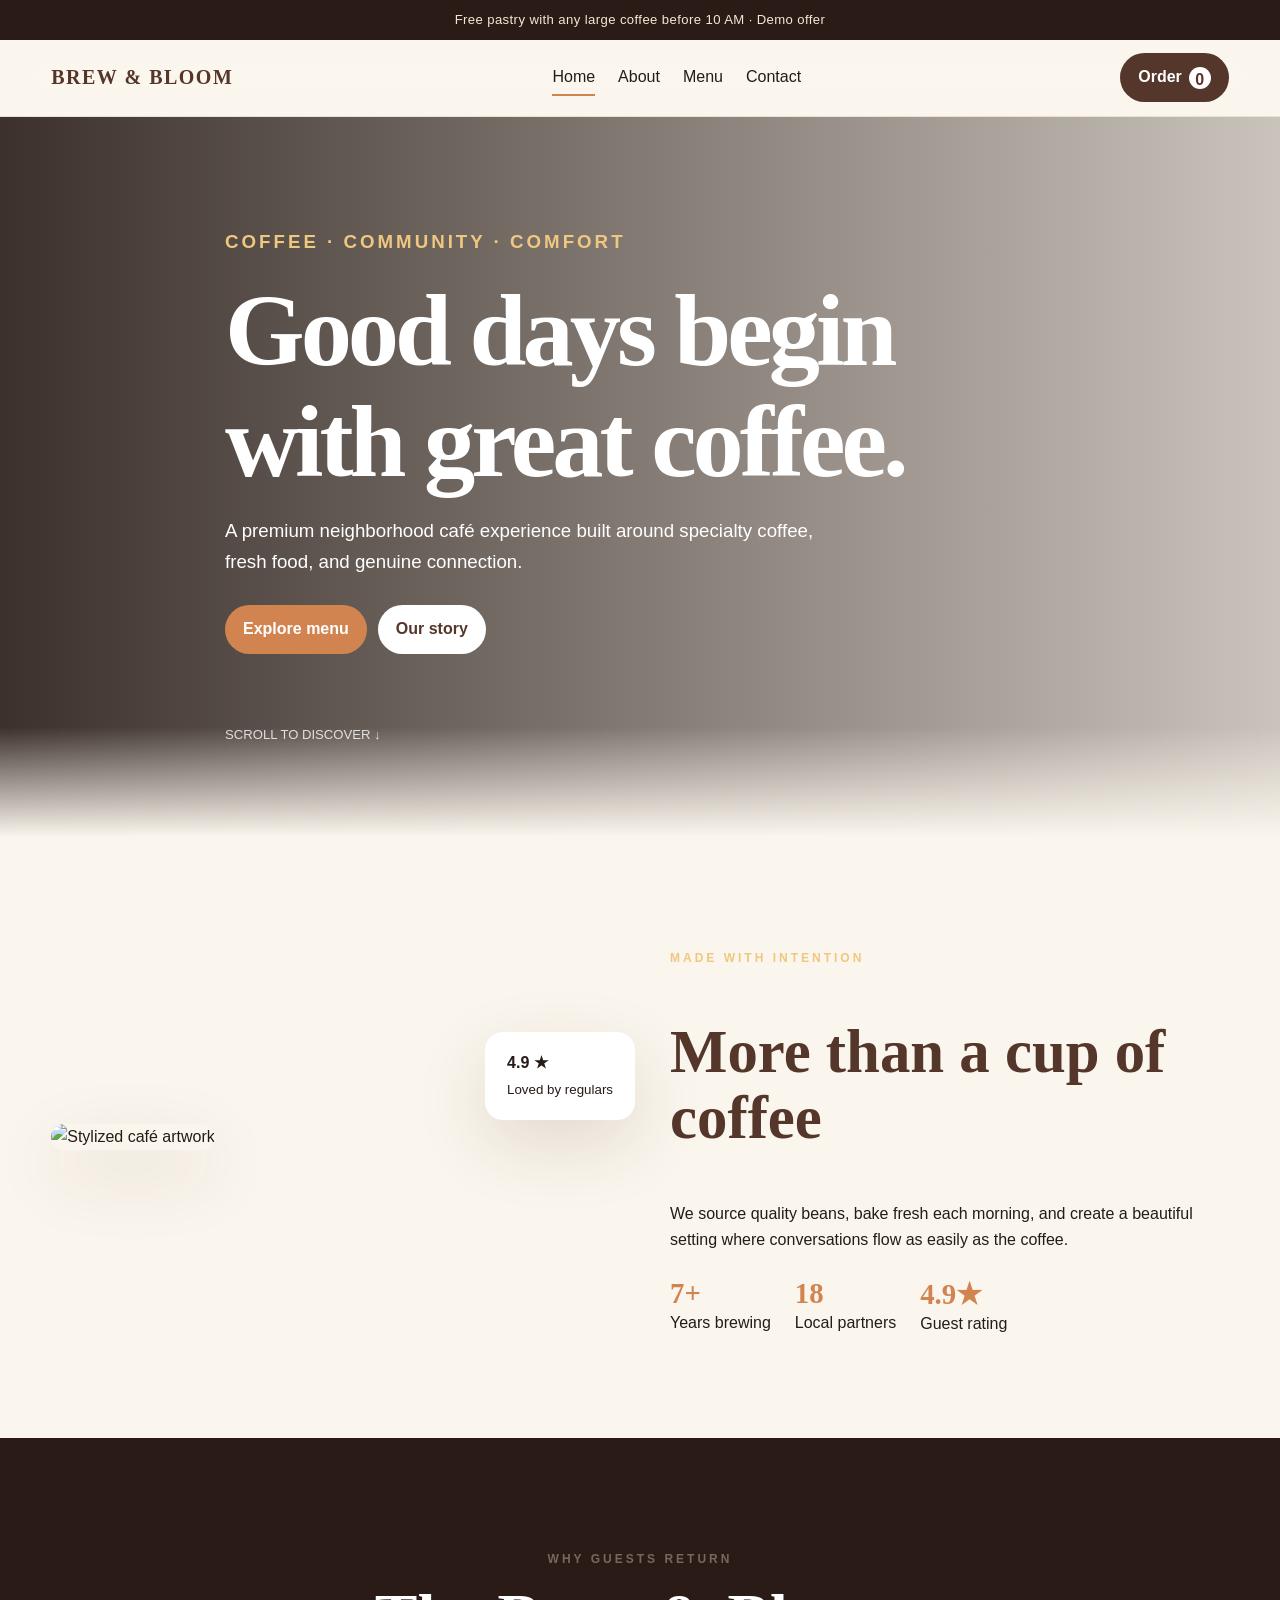
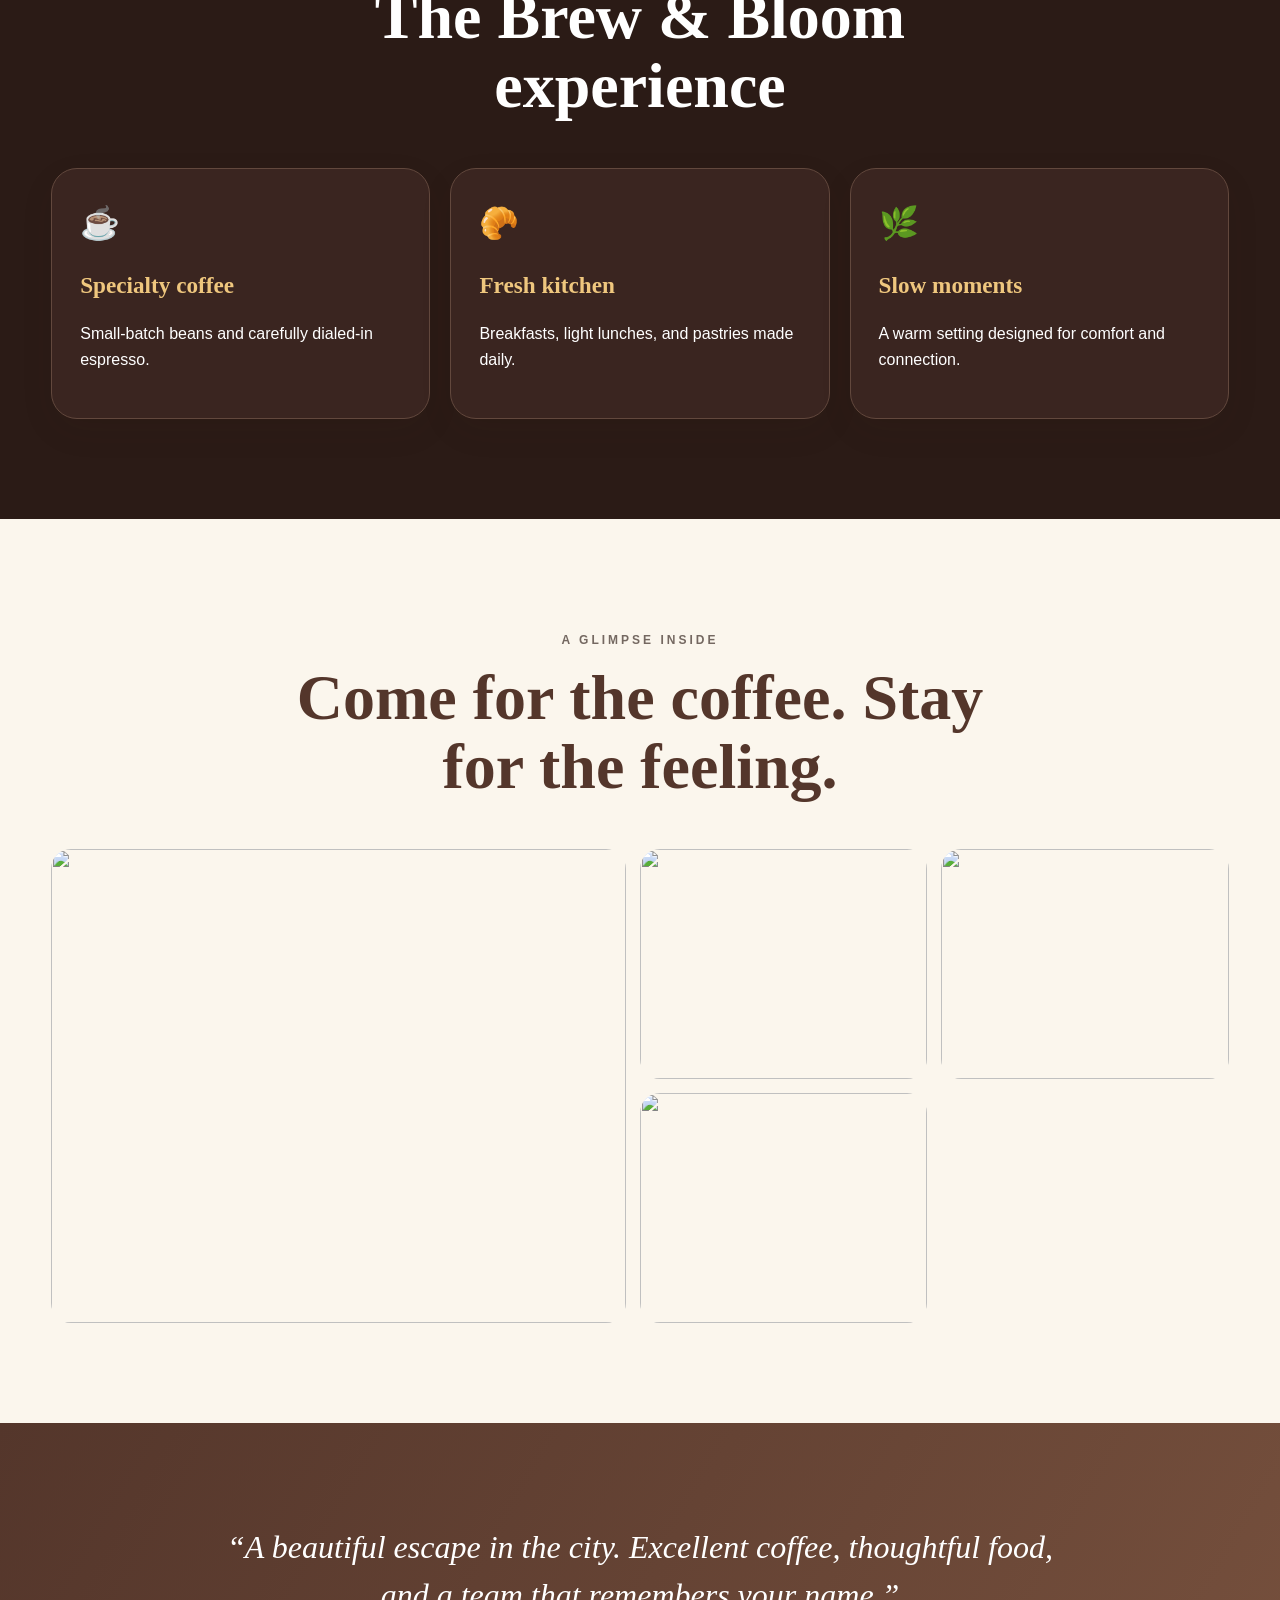
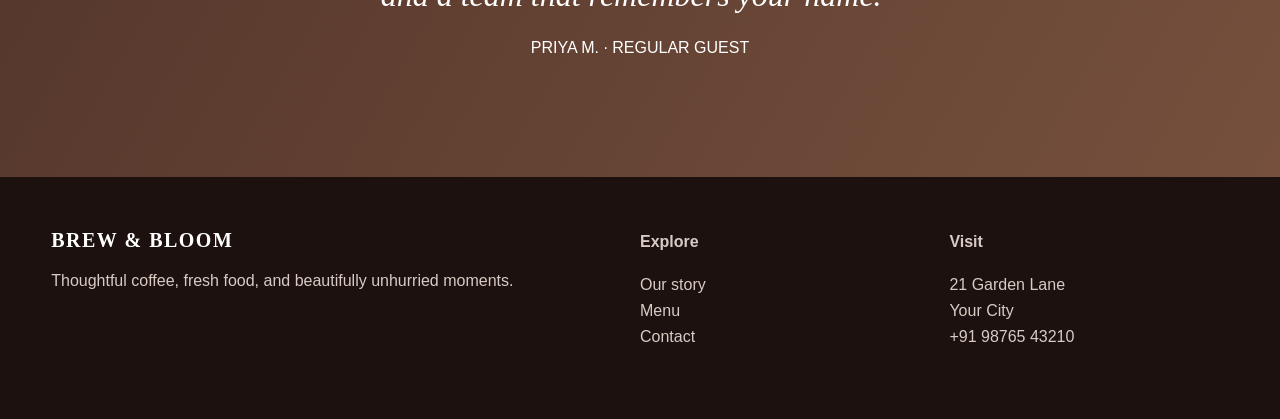
==== index.html @ 877ba2ad "Add files via upload" ====
<!doctype html><html lang="en"><head><meta charset="UTF-8"><meta name="viewport" content="width=device-width,initial-scale=1"><title>Brew & Bloom | Home</title><link rel="stylesheet" href="styles.css"></head><body><div class="announcement">Free pastry with any large coffee before 10 AM · Demo offer</div><header class="top"><div class="wrap nav"><a class="logo" href="index.html">BREW & BLOOM</a><nav class="links"><a class="active" href="index.html">Home</a><a class="" href="about.html">About</a><a class="" href="menu.html">Menu</a><a class="" href="contact.html">Contact</a></nav><div class="actions"><a class="btn" href="cart.html">Order <span class="badge cart-count">0</span></a><button class="menu-toggle" aria-label="Menu">☰</button></div></div><nav class="mobile-menu"><a href="index.html">Home</a><a href="about.html">About</a><a href="menu.html">Menu</a><a href="contact.html">Contact</a></nav></header><main><section class="hero"><div class="wrap hero-copy reveal"><p class="eyebrow">Coffee · Community · Comfort</p><h1>Good days begin with great coffee.</h1><p>A premium neighborhood café experience built around specialty coffee, fresh food, and genuine connection.</p><div class="hero-actions"><a class="btn gold" href="menu.html">Explore menu</a><a class="btn light" href="about.html">Our story</a></div><div class="scroll-hint">SCROLL TO DISCOVER ↓</div></div></section><section class="section"><div class="wrap split reveal"><div class="media"><img src="assets/story.svg" alt="Stylized café artwork"><div class="floating"><b>4.9 ★</b><br><small>Loved by regulars</small></div></div><div><p class="eyebrow">Made with intention</p><h2>More than a cup of coffee</h2><p>We source quality beans, bake fresh each morning, and create a beautiful setting where conversations flow as easily as the coffee.</p><div class="stats"><div class="stat"><strong>7+</strong>Years brewing</div><div class="stat"><strong>18</strong>Local partners</div><div class="stat"><strong>4.9★</strong>Guest rating</div></div></div></div></section><section class="section dark"><div class="wrap reveal"><div class="heading"><p class="eyebrow">Why guests return</p><h2>The Brew & Bloom experience</h2></div><div class="cards"><article class="card"><div class="icon">☕</div><h3>Specialty coffee</h3><p>Small-batch beans and carefully dialed-in espresso.</p></article><article class="card"><div class="icon">🥐</div><h3>Fresh kitchen</h3><p>Breakfasts, light lunches, and pastries made daily.</p></article><article class="card"><div class="icon">🌿</div><h3>Slow moments</h3><p>A warm setting designed for comfort and connection.</p></article></div></div></section><section class="section"><div class="wrap reveal"><div class="heading"><p class="eyebrow">A glimpse inside</p><h2>Come for the coffee. Stay for the feeling.</h2></div><div class="gallery"><figure><img src="assets/gallery1.svg"><figcaption>Warm interiors</figcaption></figure><figure><img src="assets/gallery2.svg"><figcaption>Signature drinks</figcaption></figure><figure><img src="assets/gallery3.svg"><figcaption>Fresh daily</figcaption></figure><figure><img src="assets/gallery4.svg"><figcaption>Slow moments</figcaption></figure></div></div></section><section class="section quote"><div class="wrap reveal"><blockquote>“A beautiful escape in the city. Excellent coffee, thoughtful food, and a team that remembers your name.”</blockquote><p>PRIYA M. · REGULAR GUEST</p></div></section></main><footer class="footer"><div class="wrap foot-grid"><div><div class="logo" style="color:white">BREW & BLOOM</div><p>Thoughtful coffee, fresh food, and beautifully unhurried moments.</p></div><div><b>Explore</b><p><a href="about.html">Our story</a><br><a href="menu.html">Menu</a><br><a href="contact.html">Contact</a></p></div><div><b>Visit</b><p>21 Garden Lane<br>Your City<br>+91 98765 43210</p></div></div></footer><script src="app.js"></script></body></html>
---- styles.css ----
:root{--espresso:#2b1b16;--coffee:#54362b;--cream:#fbf6ed;--paper:#fffdf9;--caramel:#d18450;--gold:#efc77e;--sage:#567067;--ink:#251b17;--muted:#746861;--line:#e7dbcf;--shadow:0 24px 70px rgba(50,30,21,.13);--radius:26px}*{box-sizing:border-box}html{scroll-behavior:smooth}body{margin:0;font-family:Inter,ui-sans-serif,Arial,sans-serif;background:var(--cream);color:var(--ink);line-height:1.65;overflow-x:hidden}body.loaded .reveal{opacity:1;transform:none}h1,h2,h3{font-family:Georgia,serif;line-height:1.08}a{color:inherit;text-decoration:none}button,input,select,textarea{font:inherit}button{cursor:pointer}.wrap{width:min(1180px,92%);margin:auto}.announcement{background:var(--espresso);color:#f6e7d5;text-align:center;padding:9px;font-size:.82rem;letter-spacing:.4px}.top{position:sticky;top:0;z-index:40;background:rgba(251,246,237,.84);backdrop-filter:blur(18px);border-bottom:1px solid rgba(95,60,43,.11)}.nav{min-height:76px;display:flex;align-items:center;justify-content:space-between;gap:16px}.logo{font:700 1.25rem Georgia;color:var(--coffee);letter-spacing:1.5px}.links{display:flex;gap:23px;align-items:center}.links a{position:relative}.links a:after{content:"";position:absolute;left:0;right:100%;bottom:-5px;height:2px;background:var(--caramel);transition:.25s}.links a:hover:after,.links a.active:after{right:0}.actions{display:flex;gap:9px}.btn{border:0;border-radius:999px;padding:11px 18px;background:var(--coffee);color:white;font-weight:850;display:inline-flex;align-items:center;justify-content:center;gap:7px;transition:transform .25s,box-shadow .25s,background .25s}.btn:hover{transform:translateY(-3px);box-shadow:0 12px 25px #3a211d2e}.btn.gold{background:var(--caramel)}.btn.light{background:#fff;color:var(--coffee)}.badge{display:inline-grid;place-items:center;min-width:22px;height:22px;border-radius:99px;background:white;color:var(--coffee);padding:0 5px}.menu-toggle{display:none;border:0;background:none;font-size:1.5rem}.mobile-menu{display:none;padding:0 4% 18px}.mobile-menu.open{display:grid;gap:11px}.hero{min-height:720px;display:grid;align-items:center;color:white;position:relative;background:linear-gradient(90deg,rgba(28,16,12,.86),rgba(28,16,12,.22)),url('assets/hero.svg') center/cover}.hero:after{content:"";position:absolute;inset:auto 0 0;height:110px;background:linear-gradient(transparent,var(--cream))}.hero-copy{position:relative;z-index:2;max-width:830px}.hero h1{font-size:clamp(3.8rem,8vw,7.5rem);margin:12px 0;letter-spacing:-4px}.hero p{max-width:610px;font-size:1.17rem}.eyebrow{text-transform:uppercase;letter-spacing:3px;font-size:.75rem;font-weight:900;color:var(--gold)}.hero-actions{display:flex;gap:11px;flex-wrap:wrap;margin-top:27px}.scroll-hint{margin-top:70px;font-size:.82rem;opacity:.8;animation:bob 1.8s infinite}.section{padding:100px 0}.heading{text-align:center;max-width:740px;margin:0 auto 48px}.heading h2{font-size:clamp(2.4rem,5vw,4rem);color:var(--coffee);margin:9px 0}.heading p{color:var(--muted)}.split{display:grid;grid-template-columns:1fr 1fr;gap:60px;align-items:center}.media{position:relative}.media img{width:100%;height:500px;object-fit:cover;border-radius:var(--radius);box-shadow:var(--shadow);transition:transform .5s}.media:hover img{transform:scale(1.02) rotate(-.4deg)}.floating{position:absolute;right:-25px;bottom:30px;background:white;padding:18px 22px;border-radius:18px;box-shadow:var(--shadow);animation:float 3s ease-in-out infinite}.split h2{font-size:clamp(2.5rem,5vw,3.8rem);color:var(--coffee)}.stats{display:flex;gap:24px;flex-wrap:wrap;margin-top:24px}.stat strong{display:block;font:700 1.8rem Georgia;color:var(--caramel)}.cards{display:grid;grid-template-columns:repeat(3,1fr);gap:20px}.card{background:var(--paper);border:1px solid var(--line);border-radius:var(--radius);padding:28px;box-shadow:0 12px 35px rgba(50,30,21,.07);transition:transform .3s,box-shadow .3s}.card:hover{transform:translateY(-10px);box-shadow:var(--shadow)}.card .icon{font-size:2rem}.card h3{color:var(--coffee);font-size:1.45rem}.dark{background:var(--espresso);color:white}.dark .heading h2{color:white}.dark .card{background:#3a2520;border-color:#62483d}.dark .card h3{color:var(--gold)}.gallery{display:grid;grid-template-columns:2fr 1fr 1fr;grid-auto-rows:230px;gap:14px}.gallery figure{margin:0;overflow:hidden;border-radius:20px;position:relative}.gallery figure:first-child{grid-row:span 2}.gallery img{width:100%;height:100%;object-fit:cover;transition:transform .55s}.gallery figure:hover img{transform:scale(1.08)}.gallery figcaption{position:absolute;inset:auto 0 0;padding:45px 18px 15px;color:white;background:linear-gradient(transparent,#000b);transform:translateY(100%);transition:.35s}.gallery figure:hover figcaption{transform:none}.quote{background:linear-gradient(120deg,var(--coffee),#76503d);color:white;text-align:center}.quote blockquote{font:italic clamp(1.4rem,3vw,2rem)/1.5 Georgia;max-width:850px;margin:auto}.page-hero{padding:115px 0 85px;text-align:center;color:white;background:radial-gradient(circle at 80% 20%,#a36d4d 0,transparent 28%),linear-gradient(120deg,var(--espresso),var(--coffee))}.page-hero h1{font-size:clamp(3rem,7vw,5.8rem);margin:12px}.filters{display:flex;justify-content:center;gap:9px;flex-wrap:wrap;margin-bottom:34px}.filter{border:1px solid var(--line);background:white;border-radius:999px;padding:10px 17px;transition:.25s}.filter:hover,.filter.active{background:var(--coffee);color:white;transform:translateY(-2px)}.menu-grid{display:grid;grid-template-columns:repeat(3,1fr);gap:22px}.menu-card{background:white;border-radius:22px;overflow:hidden;box-shadow:0 14px 40px #39251b16;transition:transform .3s}.menu-card:hover{transform:translateY(-8px)}.menu-card img{width:100%;height:220px;object-fit:cover;transition:transform .5s}.menu-card:hover img{transform:scale(1.06)}.menu-body{padding:21px}.row{display:flex;justify-content:space-between;gap:12px}.price{color:var(--caramel);font-weight:900}.menu-card p{color:var(--muted);font-size:.92rem}.add{width:100%;border:0;border-radius:11px;padding:11px;background:var(--coffee);color:white;font-weight:850;transition:.25s}.add:hover{background:var(--caramel)}.form-card,.info,.summary{background:white;border:1px solid var(--line);border-radius:var(--radius);padding:32px;box-shadow:var(--shadow)}.form-grid{display:grid;grid-template-columns:1fr 1fr;gap:16px}.field{display:flex;flex-direction:column;gap:6px}.full{grid-column:1/-1}label{font-size:.84rem;font-weight:850}input,select,textarea{border:1px solid #d2c7bd;border-radius:10px;padding:12px;background:#fff}input:focus,select:focus,textarea:focus{outline:3px solid #d1845030;border-color:var(--caramel)}.notice{display:none;background:#def1e4;color:#214a32;padding:17px;border-radius:12px;margin-top:18px;animation:pop .35s}.notice.show{display:block}.contact-grid,.cart-layout{display:grid;grid-template-columns:.8fr 1.2fr;gap:25px}.cart-layout{grid-template-columns:1.4fr .6fr}.cart-item{display:grid;grid-template-columns:92px 1fr auto;gap:17px;align-items:center;background:white;padding:15px;border-radius:18px;margin-bottom:12px;animation:pop .3s}.cart-item img{width:92px;height:78px;object-fit:cover;border-radius:12px}.qty{display:flex;gap:8px;align-items:center}.qty button{border:0;border-radius:7px;width:28px;height:28px}.remove{border:0;background:none;color:#b42318}.summary{height:max-content;position:sticky;top:100px}.summary-line{display:flex;justify-content:space-between;margin:10px 0}.total{font-size:1.25rem;font-weight:900;border-top:1px solid var(--line);padding-top:12px}.empty{text-align:center;padding:70px;background:white;border-radius:22px}.booking-row{background:white;border-left:5px solid var(--caramel);padding:18px;border-radius:13px;display:flex;justify-content:space-between;margin-bottom:12px;animation:pop .3s}.footer{background:#1c110e;color:#d7cbc4;padding:52px 0}.foot-grid{display:grid;grid-template-columns:2fr 1fr 1fr;gap:30px}.reveal{opacity:0;transform:translateY(28px);transition:opacity .7s,transform .7s}.reveal.seen{opacity:1;transform:none}.toast{position:fixed;z-index:80;left:50%;bottom:25px;transform:translate(-50%,110px);background:var(--espresso);color:white;padding:12px 20px;border-radius:999px;transition:.3s}.toast.show{transform:translate(-50%,0)}@keyframes bob{50%{transform:translateY(8px)}}@keyframes float{50%{transform:translateY(-10px)}}@keyframes pop{from{opacity:0;transform:scale(.96)}to{opacity:1;transform:none}}@media(max-width:850px){.links{display:none}.menu-toggle{display:block}.split,.contact-grid,.cart-layout{grid-template-columns:1fr}.cards,.menu-grid{grid-template-columns:1fr 1fr}.gallery{grid-template-columns:1fr 1fr}.gallery figure:first-child{grid-row:auto}.floating{right:10px}.summary{position:static}}@media(max-width:560px){.cards,.menu-grid,.gallery,.form-grid,.foot-grid{grid-template-columns:1fr}.full{grid-column:auto}.actions .optional{display:none}.hero{min-height:670px}.hero h1{font-size:3.8rem;letter-spacing:-2px}.section{padding:75px 0}.cart-item{grid-template-columns:70px 1fr}.cart-item>div:last-child{grid-column:2}.booking-row{display:block}}
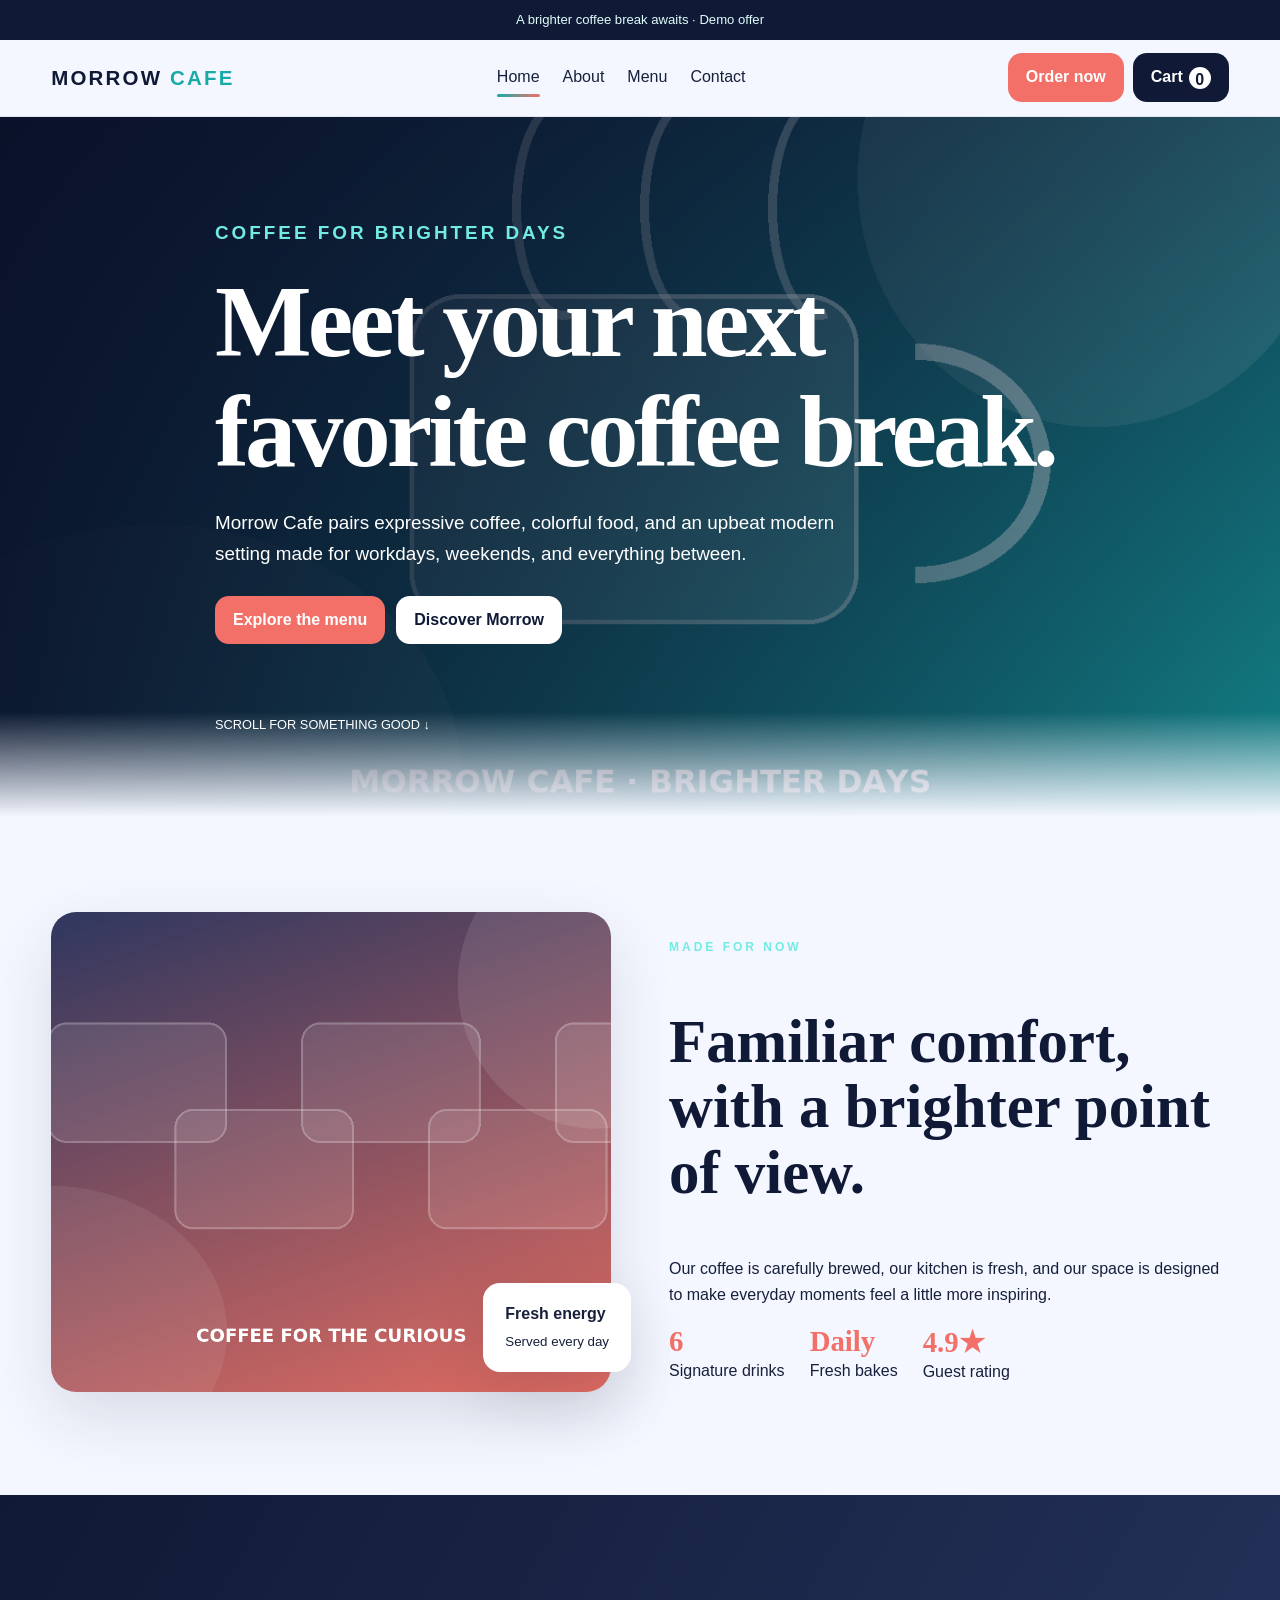
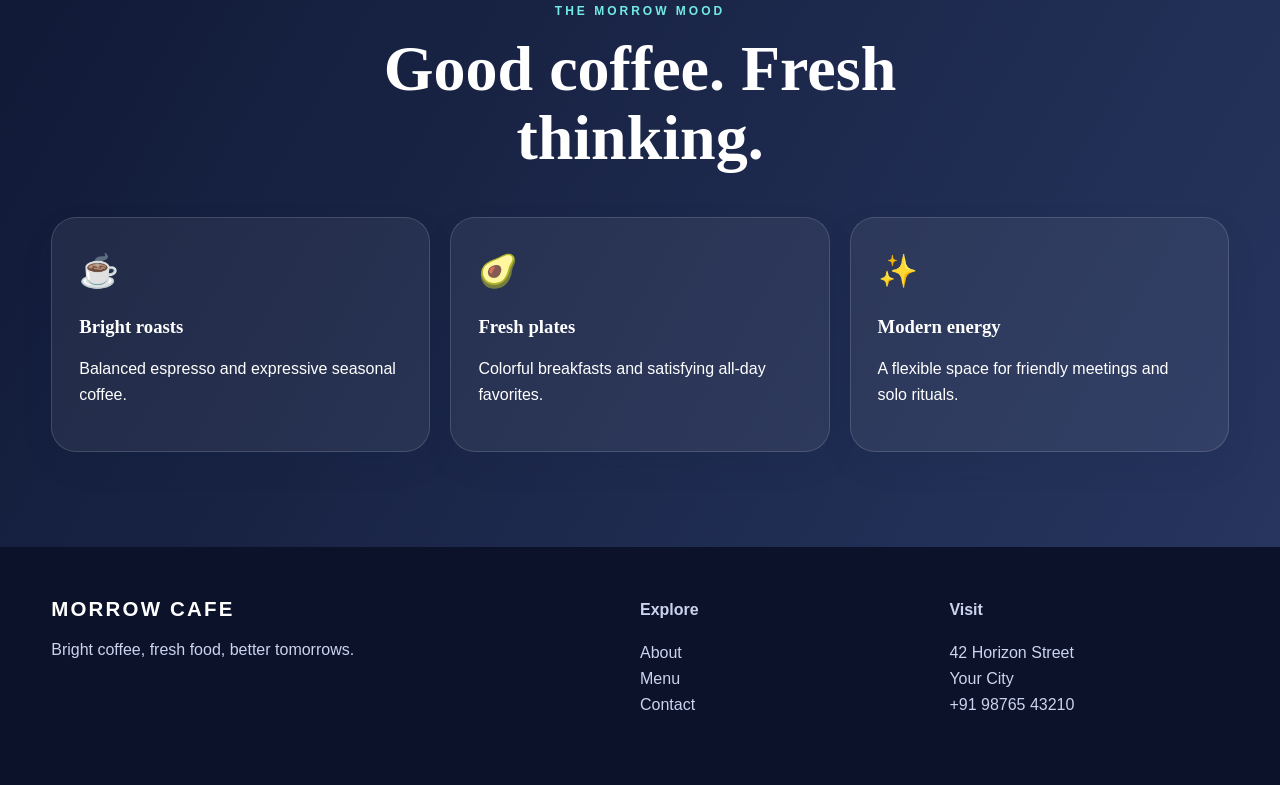
==== commit 762ce020: "Add files via upload" ====
--- a/index.html
+++ b/index.html
@@ -1 +1 @@
-<!doctype html><html lang="en"><head><meta charset="UTF-8"><meta name="viewport" content="width=device-width,initial-scale=1"><title>Brew & Bloom | Home</title><link rel="stylesheet" href="styles.css"></head><body><div class="announcement">Free pastry with any large coffee before 10 AM · Demo offer</div><header class="top"><div class="wrap nav"><a class="logo" href="index.html">BREW & BLOOM</a><nav class="links"><a class="active" href="index.html">Home</a><a class="" href="about.html">About</a><a class="" href="menu.html">Menu</a><a class="" href="contact.html">Contact</a></nav><div class="actions"><a class="btn" href="cart.html">Order <span class="badge cart-count">0</span></a><button class="menu-toggle" aria-label="Menu">☰</button></div></div><nav class="mobile-menu"><a href="index.html">Home</a><a href="about.html">About</a><a href="menu.html">Menu</a><a href="contact.html">Contact</a></nav></header><main><section class="hero"><div class="wrap hero-copy reveal"><p class="eyebrow">Coffee · Community · Comfort</p><h1>Good days begin with great coffee.</h1><p>A premium neighborhood café experience built around specialty coffee, fresh food, and genuine connection.</p><div class="hero-actions"><a class="btn gold" href="menu.html">Explore menu</a><a class="btn light" href="about.html">Our story</a></div><div class="scroll-hint">SCROLL TO DISCOVER ↓</div></div></section><section class="section"><div class="wrap split reveal"><div class="media"><img src="assets/story.svg" alt="Stylized café artwork"><div class="floating"><b>4.9 ★</b><br><small>Loved by regulars</small></div></div><div><p class="eyebrow">Made with intention</p><h2>More than a cup of coffee</h2><p>We source quality beans, bake fresh each morning, and create a beautiful setting where conversations flow as easily as the coffee.</p><div class="stats"><div class="stat"><strong>7+</strong>Years brewing</div><div class="stat"><strong>18</strong>Local partners</div><div class="stat"><strong>4.9★</strong>Guest rating</div></div></div></div></section><section class="section dark"><div class="wrap reveal"><div class="heading"><p class="eyebrow">Why guests return</p><h2>The Brew & Bloom experience</h2></div><div class="cards"><article class="card"><div class="icon">☕</div><h3>Specialty coffee</h3><p>Small-batch beans and carefully dialed-in espresso.</p></article><article class="card"><div class="icon">🥐</div><h3>Fresh kitchen</h3><p>Breakfasts, light lunches, and pastries made daily.</p></article><article class="card"><div class="icon">🌿</div><h3>Slow moments</h3><p>A warm setting designed for comfort and connection.</p></article></div></div></section><section class="section"><div class="wrap reveal"><div class="heading"><p class="eyebrow">A glimpse inside</p><h2>Come for the coffee. Stay for the feeling.</h2></div><div class="gallery"><figure><img src="assets/gallery1.svg"><figcaption>Warm interiors</figcaption></figure><figure><img src="assets/gallery2.svg"><figcaption>Signature drinks</figcaption></figure><figure><img src="assets/gallery3.svg"><figcaption>Fresh daily</figcaption></figure><figure><img src="assets/gallery4.svg"><figcaption>Slow moments</figcaption></figure></div></div></section><section class="section quote"><div class="wrap reveal"><blockquote>“A beautiful escape in the city. Excellent coffee, thoughtful food, and a team that remembers your name.”</blockquote><p>PRIYA M. · REGULAR GUEST</p></div></section></main><footer class="footer"><div class="wrap foot-grid"><div><div class="logo" style="color:white">BREW & BLOOM</div><p>Thoughtful coffee, fresh food, and beautifully unhurried moments.</p></div><div><b>Explore</b><p><a href="about.html">Our story</a><br><a href="menu.html">Menu</a><br><a href="contact.html">Contact</a></p></div><div><b>Visit</b><p>21 Garden Lane<br>Your City<br>+91 98765 43210</p></div></div></footer><script src="app.js"></script></body></html>+<!doctype html><html lang="en"><head><meta charset="UTF-8"><meta name="viewport" content="width=device-width,initial-scale=1"><meta name="description" content="Morrow Cafe website demo"><title>Morrow Cafe | Home</title><link rel="stylesheet" href="./styles.css"></head><body><div class="announcement">A brighter coffee break awaits · Demo offer</div><header class="top"><div class="wrap nav"><a class="logo" href="./index.html">MORROW <span>CAFE</span></a><nav class="links"><a class="active" href="./index.html">Home</a><a class="" href="./about.html">About</a><a class="" href="./menu.html">Menu</a><a class="" href="./contact.html">Contact</a></nav><div class="actions"><a class="btn coral optional" href="./menu.html">Order now</a><a class="btn" href="./cart.html">Cart <span class="badge cart-count">0</span></a><button class="menu-toggle" aria-label="Open menu" aria-expanded="false">☰</button></div></div><nav class="mobile-menu"><a href="./index.html">Home</a><a href="./about.html">About</a><a href="./menu.html">Menu</a><a href="./contact.html">Contact</a><a href="./cart.html">Cart</a></nav></header><main><section class="hero"><div class="wrap hero-copy reveal"><p class="eyebrow">Coffee for brighter days</p><h1>Meet your next favorite coffee break.</h1><p>Morrow Cafe pairs expressive coffee, colorful food, and an upbeat modern setting made for workdays, weekends, and everything between.</p><div class="hero-actions"><a class="btn coral" href="./menu.html">Explore the menu</a><a class="btn light" href="./about.html">Discover Morrow</a></div><div class="scroll-hint">SCROLL FOR SOMETHING GOOD ↓</div></div></section><section class="section"><div class="wrap split reveal"><div class="media"><img src="./assets/story.png" alt="Morrow Cafe placeholder artwork"><div class="floating"><b>Fresh energy</b><br><small>Served every day</small></div></div><div><p class="eyebrow">Made for now</p><h2>Familiar comfort, with a brighter point of view.</h2><p>Our coffee is carefully brewed, our kitchen is fresh, and our space is designed to make everyday moments feel a little more inspiring.</p><div class="stats"><div class="stat"><strong>6</strong>Signature drinks</div><div class="stat"><strong>Daily</strong>Fresh bakes</div><div class="stat"><strong>4.9★</strong>Guest rating</div></div></div></div></section><section class="section band"><div class="wrap reveal"><div class="heading"><p class="eyebrow">The Morrow mood</p><h2>Good coffee. Fresh thinking.</h2></div><div class="cards"><article class="card"><div class="icon">☕</div><h3>Bright roasts</h3><p>Balanced espresso and expressive seasonal coffee.</p></article><article class="card"><div class="icon">🥑</div><h3>Fresh plates</h3><p>Colorful breakfasts and satisfying all-day favorites.</p></article><article class="card"><div class="icon">✨</div><h3>Modern energy</h3><p>A flexible space for friendly meetings and solo rituals.</p></article></div></div></section></main><footer class="footer"><div class="wrap foot-grid"><div><div class="logo white">MORROW CAFE</div><p>Bright coffee, fresh food, better tomorrows.</p></div><div><b>Explore</b><p><a href="./about.html">About</a><br><a href="./menu.html">Menu</a><br><a href="./contact.html">Contact</a></p></div><div><b>Visit</b><p>42 Horizon Street<br>Your City<br>+91 98765 43210</p></div></div></footer><script src="./app.js"></script></body></html>
--- a/styles.css
+++ b/styles.css
@@ -1,2 +1,2 @@
 
-:root{--espresso:#2b1b16;--coffee:#54362b;--cream:#fbf6ed;--paper:#fffdf9;--caramel:#d18450;--gold:#efc77e;--sage:#567067;--ink:#251b17;--muted:#746861;--line:#e7dbcf;--shadow:0 24px 70px rgba(50,30,21,.13);--radius:26px}*{box-sizing:border-box}html{scroll-behavior:smooth}body{margin:0;font-family:Inter,ui-sans-serif,Arial,sans-serif;background:var(--cream);color:var(--ink);line-height:1.65;overflow-x:hidden}body.loaded .reveal{opacity:1;transform:none}h1,h2,h3{font-family:Georgia,serif;line-height:1.08}a{color:inherit;text-decoration:none}button,input,select,textarea{font:inherit}button{cursor:pointer}.wrap{width:min(1180px,92%);margin:auto}.announcement{background:var(--espresso);color:#f6e7d5;text-align:center;padding:9px;font-size:.82rem;letter-spacing:.4px}.top{position:sticky;top:0;z-index:40;background:rgba(251,246,237,.84);backdrop-filter:blur(18px);border-bottom:1px solid rgba(95,60,43,.11)}.nav{min-height:76px;display:flex;align-items:center;justify-content:space-between;gap:16px}.logo{font:700 1.25rem Georgia;color:var(--coffee);letter-spacing:1.5px}.links{display:flex;gap:23px;align-items:center}.links a{position:relative}.links a:after{content:"";position:absolute;left:0;right:100%;bottom:-5px;height:2px;background:var(--caramel);transition:.25s}.links a:hover:after,.links a.active:after{right:0}.actions{display:flex;gap:9px}.btn{border:0;border-radius:999px;padding:11px 18px;background:var(--coffee);color:white;font-weight:850;display:inline-flex;align-items:center;justify-content:center;gap:7px;transition:transform .25s,box-shadow .25s,background .25s}.btn:hover{transform:translateY(-3px);box-shadow:0 12px 25px #3a211d2e}.btn.gold{background:var(--caramel)}.btn.light{background:#fff;color:var(--coffee)}.badge{display:inline-grid;place-items:center;min-width:22px;height:22px;border-radius:99px;background:white;color:var(--coffee);padding:0 5px}.menu-toggle{display:none;border:0;background:none;font-size:1.5rem}.mobile-menu{display:none;padding:0 4% 18px}.mobile-menu.open{display:grid;gap:11px}.hero{min-height:720px;display:grid;align-items:center;color:white;position:relative;background:linear-gradient(90deg,rgba(28,16,12,.86),rgba(28,16,12,.22)),url('assets/hero.svg') center/cover}.hero:after{content:"";position:absolute;inset:auto 0 0;height:110px;background:linear-gradient(transparent,var(--cream))}.hero-copy{position:relative;z-index:2;max-width:830px}.hero h1{font-size:clamp(3.8rem,8vw,7.5rem);margin:12px 0;letter-spacing:-4px}.hero p{max-width:610px;font-size:1.17rem}.eyebrow{text-transform:uppercase;letter-spacing:3px;font-size:.75rem;font-weight:900;color:var(--gold)}.hero-actions{display:flex;gap:11px;flex-wrap:wrap;margin-top:27px}.scroll-hint{margin-top:70px;font-size:.82rem;opacity:.8;animation:bob 1.8s infinite}.section{padding:100px 0}.heading{text-align:center;max-width:740px;margin:0 auto 48px}.heading h2{font-size:clamp(2.4rem,5vw,4rem);color:var(--coffee);margin:9px 0}.heading p{color:var(--muted)}.split{display:grid;grid-template-columns:1fr 1fr;gap:60px;align-items:center}.media{position:relative}.media img{width:100%;height:500px;object-fit:cover;border-radius:var(--radius);box-shadow:var(--shadow);transition:transform .5s}.media:hover img{transform:scale(1.02) rotate(-.4deg)}.floating{position:absolute;right:-25px;bottom:30px;background:white;padding:18px 22px;border-radius:18px;box-shadow:var(--shadow);animation:float 3s ease-in-out infinite}.split h2{font-size:clamp(2.5rem,5vw,3.8rem);color:var(--coffee)}.stats{display:flex;gap:24px;flex-wrap:wrap;margin-top:24px}.stat strong{display:block;font:700 1.8rem Georgia;color:var(--caramel)}.cards{display:grid;grid-template-columns:repeat(3,1fr);gap:20px}.card{background:var(--paper);border:1px solid var(--line);border-radius:var(--radius);padding:28px;box-shadow:0 12px 35px rgba(50,30,21,.07);transition:transform .3s,box-shadow .3s}.card:hover{transform:translateY(-10px);box-shadow:var(--shadow)}.card .icon{font-size:2rem}.card h3{color:var(--coffee);font-size:1.45rem}.dark{background:var(--espresso);color:white}.dark .heading h2{color:white}.dark .card{background:#3a2520;border-color:#62483d}.dark .card h3{color:var(--gold)}.gallery{display:grid;grid-template-columns:2fr 1fr 1fr;grid-auto-rows:230px;gap:14px}.gallery figure{margin:0;overflow:hidden;border-radius:20px;position:relative}.gallery figure:first-child{grid-row:span 2}.gallery img{width:100%;height:100%;object-fit:cover;transition:transform .55s}.gallery figure:hover img{transform:scale(1.08)}.gallery figcaption{position:absolute;inset:auto 0 0;padding:45px 18px 15px;color:white;background:linear-gradient(transparent,#000b);transform:translateY(100%);transition:.35s}.gallery figure:hover figcaption{transform:none}.quote{background:linear-gradient(120deg,var(--coffee),#76503d);color:white;text-align:center}.quote blockquote{font:italic clamp(1.4rem,3vw,2rem)/1.5 Georgia;max-width:850px;margin:auto}.page-hero{padding:115px 0 85px;text-align:center;color:white;background:radial-gradient(circle at 80% 20%,#a36d4d 0,transparent 28%),linear-gradient(120deg,var(--espresso),var(--coffee))}.page-hero h1{font-size:clamp(3rem,7vw,5.8rem);margin:12px}.filters{display:flex;justify-content:center;gap:9px;flex-wrap:wrap;margin-bottom:34px}.filter{border:1px solid var(--line);background:white;border-radius:999px;padding:10px 17px;transition:.25s}.filter:hover,.filter.active{background:var(--coffee);color:white;transform:translateY(-2px)}.menu-grid{display:grid;grid-template-columns:repeat(3,1fr);gap:22px}.menu-card{background:white;border-radius:22px;overflow:hidden;box-shadow:0 14px 40px #39251b16;transition:transform .3s}.menu-card:hover{transform:translateY(-8px)}.menu-card img{width:100%;height:220px;object-fit:cover;transition:transform .5s}.menu-card:hover img{transform:scale(1.06)}.menu-body{padding:21px}.row{display:flex;justify-content:space-between;gap:12px}.price{color:var(--caramel);font-weight:900}.menu-card p{color:var(--muted);font-size:.92rem}.add{width:100%;border:0;border-radius:11px;padding:11px;background:var(--coffee);color:white;font-weight:850;transition:.25s}.add:hover{background:var(--caramel)}.form-card,.info,.summary{background:white;border:1px solid var(--line);border-radius:var(--radius);padding:32px;box-shadow:var(--shadow)}.form-grid{display:grid;grid-template-columns:1fr 1fr;gap:16px}.field{display:flex;flex-direction:column;gap:6px}.full{grid-column:1/-1}label{font-size:.84rem;font-weight:850}input,select,textarea{border:1px solid #d2c7bd;border-radius:10px;padding:12px;background:#fff}input:focus,select:focus,textarea:focus{outline:3px solid #d1845030;border-color:var(--caramel)}.notice{display:none;background:#def1e4;color:#214a32;padding:17px;border-radius:12px;margin-top:18px;animation:pop .35s}.notice.show{display:block}.contact-grid,.cart-layout{display:grid;grid-template-columns:.8fr 1.2fr;gap:25px}.cart-layout{grid-template-columns:1.4fr .6fr}.cart-item{display:grid;grid-template-columns:92px 1fr auto;gap:17px;align-items:center;background:white;padding:15px;border-radius:18px;margin-bottom:12px;animation:pop .3s}.cart-item img{width:92px;height:78px;object-fit:cover;border-radius:12px}.qty{display:flex;gap:8px;align-items:center}.qty button{border:0;border-radius:7px;width:28px;height:28px}.remove{border:0;background:none;color:#b42318}.summary{height:max-content;position:sticky;top:100px}.summary-line{display:flex;justify-content:space-between;margin:10px 0}.total{font-size:1.25rem;font-weight:900;border-top:1px solid var(--line);padding-top:12px}.empty{text-align:center;padding:70px;background:white;border-radius:22px}.booking-row{background:white;border-left:5px solid var(--caramel);padding:18px;border-radius:13px;display:flex;justify-content:space-between;margin-bottom:12px;animation:pop .3s}.footer{background:#1c110e;color:#d7cbc4;padding:52px 0}.foot-grid{display:grid;grid-template-columns:2fr 1fr 1fr;gap:30px}.reveal{opacity:0;transform:translateY(28px);transition:opacity .7s,transform .7s}.reveal.seen{opacity:1;transform:none}.toast{position:fixed;z-index:80;left:50%;bottom:25px;transform:translate(-50%,110px);background:var(--espresso);color:white;padding:12px 20px;border-radius:999px;transition:.3s}.toast.show{transform:translate(-50%,0)}@keyframes bob{50%{transform:translateY(8px)}}@keyframes float{50%{transform:translateY(-10px)}}@keyframes pop{from{opacity:0;transform:scale(.96)}to{opacity:1;transform:none}}@media(max-width:850px){.links{display:none}.menu-toggle{display:block}.split,.contact-grid,.cart-layout{grid-template-columns:1fr}.cards,.menu-grid{grid-template-columns:1fr 1fr}.gallery{grid-template-columns:1fr 1fr}.gallery figure:first-child{grid-row:auto}.floating{right:10px}.summary{position:static}}@media(max-width:560px){.cards,.menu-grid,.gallery,.form-grid,.foot-grid{grid-template-columns:1fr}.full{grid-column:auto}.actions .optional{display:none}.hero{min-height:670px}.hero h1{font-size:3.8rem;letter-spacing:-2px}.section{padding:75px 0}.cart-item{grid-template-columns:70px 1fr}.cart-item>div:last-child{grid-column:2}.booking-row{display:block}}
+:root{--navy:#101935;--blue:#27355f;--aqua:#18aaa7;--coral:#f27068;--lilac:#8b72ff;--mist:#f4f7ff;--paper:#fff;--ink:#17203a;--muted:#67708a;--line:#dfe5f2;--shadow:0 24px 65px #17203a20;--radius:25px}*{box-sizing:border-box}html{scroll-behavior:smooth}body{margin:0;background:var(--mist);color:var(--ink);font-family:Inter,Arial,sans-serif;line-height:1.65;overflow-x:hidden}h1,h2,h3{font-family:Georgia,serif;line-height:1.08}a{text-decoration:none;color:inherit}button,input,textarea{font:inherit}.wrap{width:min(1180px,92%);margin:auto}.announcement{background:var(--navy);color:#dffdfb;text-align:center;padding:9px;font-size:.82rem}.top{position:sticky;top:0;z-index:30;background:#f4f7ffdf;backdrop-filter:blur(18px);border-bottom:1px solid #27355f18}.nav{min-height:76px;display:flex;align-items:center;justify-content:space-between;gap:15px}.logo{font:800 1.28rem Arial;letter-spacing:2.2px;color:var(--navy)}.logo span{color:var(--aqua)}.links{display:flex;gap:23px}.links a{position:relative}.links a:after{content:"";position:absolute;left:0;right:100%;bottom:-6px;height:3px;border-radius:3px;background:linear-gradient(90deg,var(--aqua),var(--coral));transition:.25s}.links a:hover:after,.links a.active:after{right:0}.actions{display:flex;gap:9px}.btn{display:inline-flex;align-items:center;justify-content:center;border:0;border-radius:14px;padding:11px 18px;background:var(--navy);color:white;font-weight:850;cursor:pointer;transition:.25s}.btn:hover{transform:translateY(-3px);box-shadow:0 13px 28px #10193535}.btn.coral{background:var(--coral)}.btn.aqua{background:var(--aqua)}.btn.light{background:white;color:var(--navy)}.badge{display:inline-grid;place-items:center;min-width:22px;height:22px;margin-left:6px;border-radius:99px;background:white;color:var(--navy)}.menu-toggle{display:none;border:0;background:none;font-size:1.5rem}.mobile-menu{display:none;padding:0 4% 18px}.mobile-menu.open{display:grid;gap:11px}.hero{min-height:700px;display:grid;align-items:center;color:white;background:linear-gradient(90deg,#0a1129e8,#0a112935),url('./assets/hero.png') center/cover;position:relative}.hero:after{content:"";position:absolute;inset:auto 0 0;height:105px;background:linear-gradient(transparent,var(--mist))}.hero-copy{position:relative;z-index:2;max-width:850px}.hero h1{font-size:clamp(3.8rem,8vw,7.5rem);letter-spacing:-4px;margin:12px 0}.hero p{font-size:1.18rem;max-width:640px}.eyebrow{font-size:.75rem;text-transform:uppercase;letter-spacing:3px;font-weight:900;color:#71ebe3}.hero-actions{display:flex;gap:11px;flex-wrap:wrap;margin-top:27px}.scroll-hint{margin-top:70px;font-size:.8rem;animation:bob 1.8s infinite}.section{padding:95px 0}.split{display:grid;grid-template-columns:1fr 1fr;gap:58px;align-items:center}.media{position:relative}.media img{width:100%;height:480px;object-fit:cover;border-radius:var(--radius);box-shadow:var(--shadow);transition:.45s}.media:hover img{transform:scale(1.02) rotate(.4deg)}.floating{position:absolute;right:-20px;bottom:28px;background:white;padding:18px 22px;border-radius:17px;box-shadow:var(--shadow);animation:float 3s infinite}.split h2,.contact-copy h2{font-size:clamp(2.5rem,5vw,3.8rem);color:var(--navy)}.stats{display:flex;gap:25px;flex-wrap:wrap}.stat strong{display:block;font:700 1.8rem Georgia;color:var(--coral)}.heading{text-align:center;max-width:760px;margin:0 auto 45px}.heading h2{font-size:clamp(2.5rem,5vw,4rem);color:var(--navy);margin:9px}.cards{display:grid;grid-template-columns:repeat(3,1fr);gap:20px}.card{background:white;border:1px solid var(--line);padding:27px;border-radius:var(--radius);box-shadow:0 13px 35px #17203a10;transition:.3s}.card:hover{transform:translateY(-9px);box-shadow:var(--shadow)}.card h3{color:var(--navy)}.icon{font-size:2rem}.band{background:linear-gradient(120deg,var(--navy),var(--blue));color:white}.band .heading h2,.band .card h3{color:white}.band .card{background:#ffffff10;border-color:#ffffff25}.page-hero{padding:110px 0 80px;text-align:center;color:white;background:radial-gradient(circle at 82% 15%,#8b72ff77,transparent 28%),linear-gradient(120deg,var(--navy),var(--blue))}.page-hero h1{font-size:clamp(3.2rem,7vw,5.8rem);margin:10px}.filters{display:flex;justify-content:center;gap:9px;flex-wrap:wrap;margin-bottom:34px}.filter{border:1px solid var(--line);background:white;border-radius:12px;padding:10px 17px;cursor:pointer;transition:.25s}.filter:hover,.filter.active{background:var(--aqua);color:white;transform:translateY(-2px)}.menu-grid{display:grid;grid-template-columns:repeat(3,1fr);gap:22px}.menu-card{background:white;border-radius:22px;overflow:hidden;box-shadow:0 14px 40px #17203a15;transition:.3s}.menu-card:hover{transform:translateY(-8px)}.menu-card img{width:100%;height:220px;object-fit:cover;transition:.5s}.menu-card:hover img{transform:scale(1.06)}.menu-body{padding:21px}.row,.summary-line{display:flex;justify-content:space-between;gap:12px}.price{color:var(--coral);font-weight:900}.menu-card p{color:var(--muted);font-size:.92rem}.add{width:100%;border:0;border-radius:11px;padding:11px;background:linear-gradient(90deg,var(--aqua),#198fc0);color:white;font-weight:850;cursor:pointer}.contact-grid,.cart-layout{display:grid;grid-template-columns:.8fr 1.2fr;gap:28px}.cart-layout{grid-template-columns:1.4fr .6fr}.form-card,.info,.summary{background:white;border:1px solid var(--line);padding:31px;border-radius:var(--radius);box-shadow:var(--shadow)}.form-card{display:grid;gap:13px}.form-card label{display:grid;gap:6px;font-size:.85rem;font-weight:800}.form-card input,.form-card textarea{border:1px solid #cfd7e8;border-radius:10px;padding:12px;resize:vertical}.notice{display:none;background:#dff8f5;color:#12615d;padding:15px;border-radius:11px}.notice.show{display:block;animation:pop .3s}.cart-item{display:grid;grid-template-columns:92px 1fr auto;gap:18px;align-items:center;background:white;padding:15px;border-radius:18px;margin-bottom:12px;animation:pop .3s}.cart-item img{width:92px;height:78px;object-fit:cover;border-radius:12px}.qty{display:flex;align-items:center;gap:8px}.qty button{border:0;border-radius:7px;width:28px;height:28px}.remove{border:0;background:none;color:#c73f51;cursor:pointer}.summary{height:max-content;position:sticky;top:100px}.summary-line{margin:10px 0}.total{font-size:1.25rem;font-weight:900;border-top:1px solid var(--line);padding-top:12px}.empty{text-align:center;padding:65px;background:white;border-radius:22px}.footer{background:#0b122a;color:#cbd4ee;padding:50px 0}.foot-grid{display:grid;grid-template-columns:2fr 1fr 1fr;gap:30px}.white{color:white}.reveal{opacity:0;transform:translateY(28px);transition:.7s}.reveal.seen{opacity:1;transform:none}.toast{position:fixed;z-index:70;left:50%;bottom:25px;transform:translate(-50%,110px);background:var(--navy);color:white;padding:12px 20px;border-radius:13px;transition:.3s}.toast.show{transform:translate(-50%,0)}@keyframes bob{50%{transform:translateY(8px)}}@keyframes float{50%{transform:translateY(-10px)}}@keyframes pop{from{opacity:0;transform:scale(.96)}}@media(max-width:840px){.links{display:none}.menu-toggle{display:block}.split,.contact-grid,.cart-layout{grid-template-columns:1fr}.cards,.menu-grid{grid-template-columns:1fr 1fr}.floating{right:10px}.summary{position:static}}@media(max-width:550px){.cards,.menu-grid,.foot-grid{grid-template-columns:1fr}.actions .optional{display:none}.hero{min-height:670px}.hero h1{font-size:3.7rem;letter-spacing:-2px}.section{padding:72px 0}.cart-item{grid-template-columns:70px 1fr}.cart-item>div:last-child{grid-column:2}}
